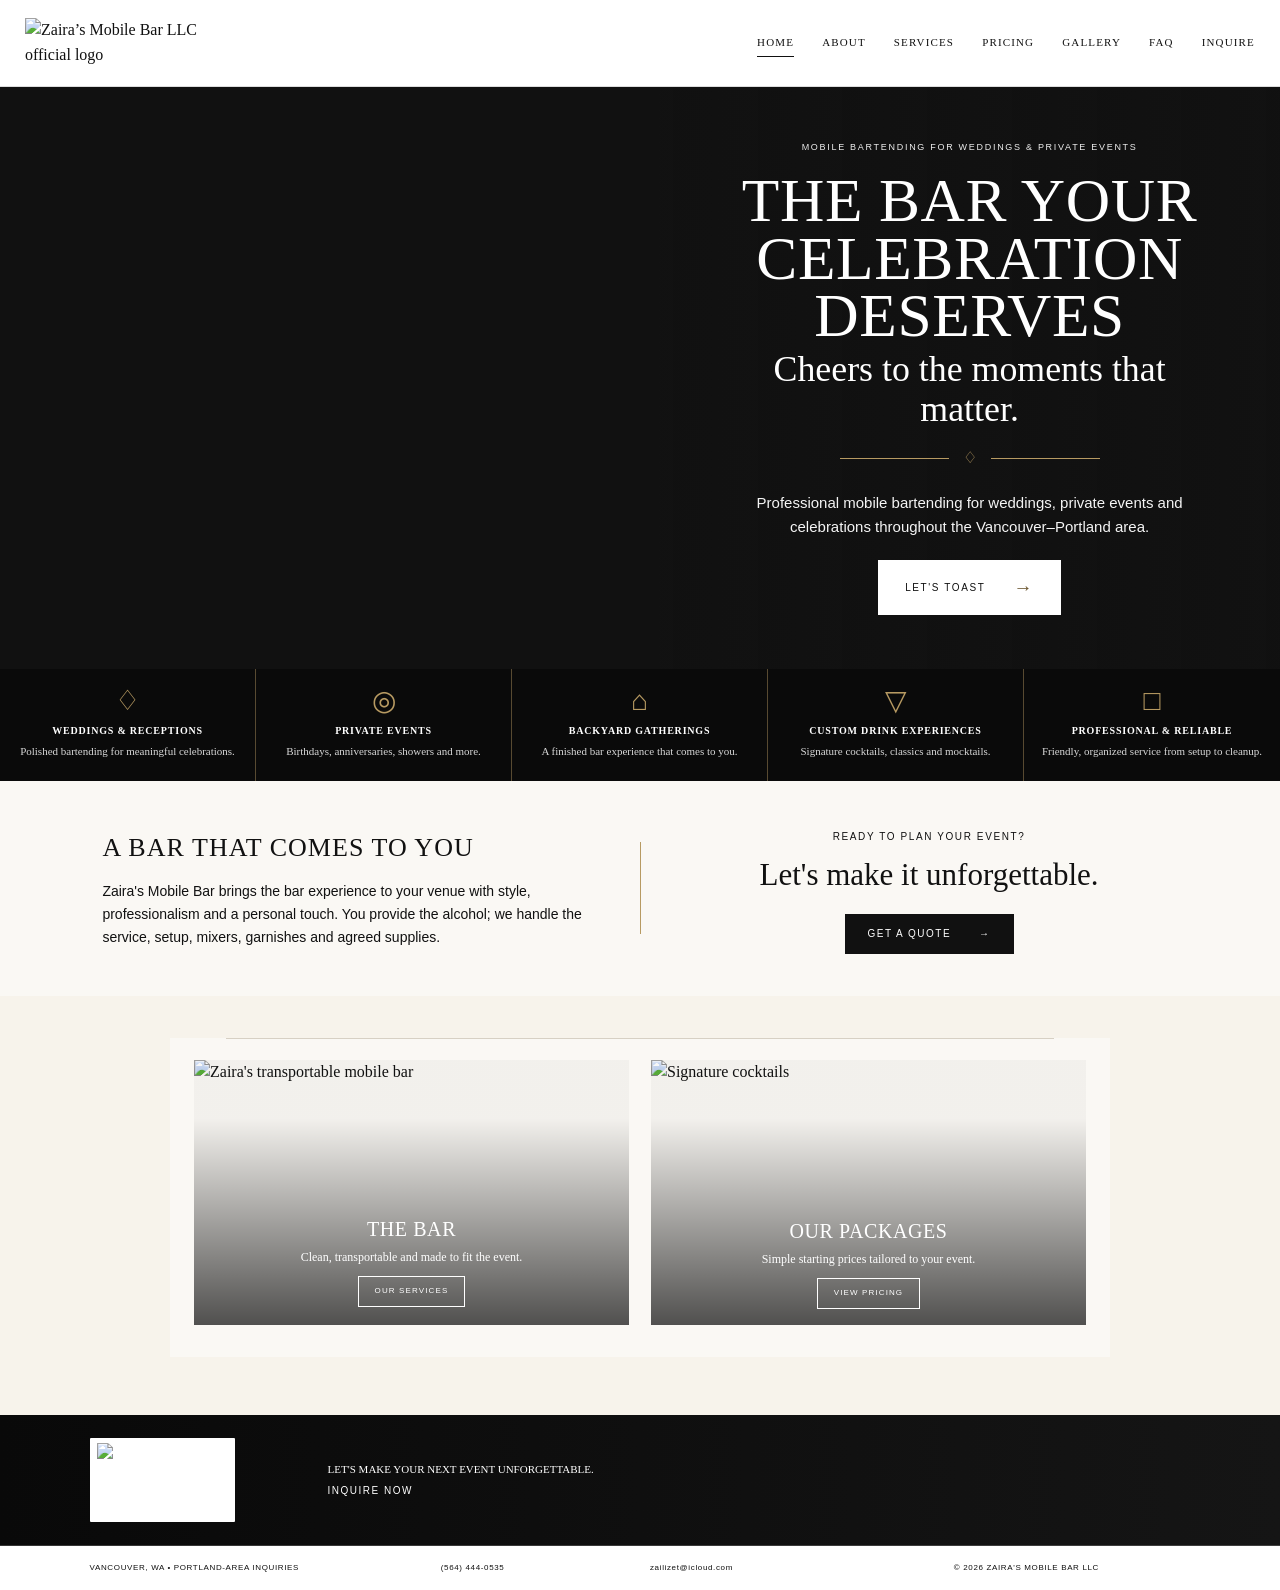
==== index.html @ 1526efb5 "Add files via upload" ====
<!doctype html>
<html lang="en">
<head>
  <meta charset="utf-8">
  <meta name="viewport" content="width=device-width, initial-scale=1">
  <meta name="theme-color" content="#0b160c">
  <title>Home | Zaira's Mobile Bar</title>
  <meta name="description" content="Zaira's Mobile Bar — dry-hire mobile bartending for weddings, parties and private events in the Vancouver, Washington and Portland, Oregon area.">
  <link rel="stylesheet" href="styles.css">
</head>
<body>

<header class="site-header">
  <div class="header-inner">
    <a href="#home" class="logo-link" data-tab-link="home" aria-label="Zaira's Mobile Bar home">
      <img src="assets/zairas-official-logo.png" alt="Zaira’s Mobile Bar LLC official logo">
    </a>

    <button class="menu-toggle" aria-expanded="false" aria-label="Open menu">
      <span></span><span></span>
    </button>

    <nav class="main-nav">
      <a href="#home" data-tab-link="home">Home</a>
      <a href="#about" data-tab-link="about">About</a>
      <a href="#services" data-tab-link="services">Services</a>
      <a href="#pricing" data-tab-link="pricing">Pricing</a>
      <a href="#gallery" data-tab-link="gallery">Gallery</a>
      <a href="#faq" data-tab-link="faq">FAQ</a>
      <a href="#contact" data-tab-link="contact" class="nav-inquire">Inquire</a>
    </nav>
  </div>
</header>

<main>

  <!-- HOME -->
  <section class="tab-panel active" id="home" data-tab-panel="home">
    
<section class="hero hero-v12">
  <div class="hero-visual hero-video-wrap">
    <video class="hero-bg-video" autoplay muted loop playsinline preload="metadata" poster="assets/zaira-hero-preferred-v12.jpg" aria-label="Zaira's Mobile Bar event video">
      <source src="assets/zairas-hero-background-bw.mp4" type="video/mp4">
    </video>
    <div class="hero-video-shade" aria-hidden="true"></div>
  </div>
  <div class="hero-message">
    <div class="hero-eyebrow">MOBILE BARTENDING FOR WEDDINGS & PRIVATE EVENTS</div>
    <h1>THE BAR YOUR<br>CELEBRATION DESERVES</h1>
    <div class="hero-script">Cheers to the moments that matter.</div>
    <div class="gold-rule"><span></span><b>♢</b><span></span></div>
    <p>Professional mobile bartending for weddings, private events and celebrations throughout the Vancouver–Portland area.</p>
    <a href="#contact" data-tab-link="contact" class="toast-button">LET'S TOAST <span>→</span></a>
  </div>
</section>


    
<section class="feature-strip feature-strip-v12">
  <article>
    <div class="gold-icon">♢</div>
    <h3>Weddings & Receptions</h3>
    <p>Polished bartending for meaningful celebrations.</p>
  </article>
  <article>
    <div class="gold-icon">◎</div>
    <h3>Private Events</h3>
    <p>Birthdays, anniversaries, showers and more.</p>
  </article>
  <article>
    <div class="gold-icon">⌂</div>
    <h3>Backyard Gatherings</h3>
    <p>A finished bar experience that comes to you.</p>
  </article>
  <article>
    <div class="gold-icon">▽</div>
    <h3>Custom Drink Experiences</h3>
    <p>Signature cocktails, classics and mocktails.</p>
  </article>
  <article>
    <div class="gold-icon">□</div>
    <h3>Professional & Reliable</h3>
    <p>Friendly, organized service from setup to cleanup.</p>
  </article>
</section>


    
<section class="reference-callout">
  <div class="callout-copy">
    <h2>A BAR THAT COMES TO YOU</h2>
    <p>Zaira's Mobile Bar brings the bar experience to your venue with style, professionalism and a personal touch. You provide the alcohol; we handle the service, setup, mixers, garnishes and agreed supplies.</p>
  </div>
  <div class="callout-divider"></div>
  <div class="callout-cta">
    <span>READY TO PLAN YOUR EVENT?</span>
    <h3>Let's make it unforgettable.</h3>
    <a href="#contact" data-tab-link="contact">GET A QUOTE <b>→</b></a>
  </div>
</section>

<section class="home-cards home-cards-v12">
  <article class="image-card">
    <img src="assets/zairas-mobile-bar-wedding-setup.png" alt="Zaira's transportable mobile bar">
    <div class="card-overlay">
      <h2>The Bar</h2>
      <p>Clean, transportable and made to fit the event.</p>
      <a href="#services" data-tab-link="services">Our Services</a>
    </div>
  </article>
  <article class="image-card">
    <img src="assets/signature-cocktails.jpeg" alt="Signature cocktails">
    <div class="card-overlay">
      <h2>Our Packages</h2>
      <p>Simple starting prices tailored to your event.</p>
      <a href="#pricing" data-tab-link="pricing">View Pricing</a>
    </div>
  </article>
</section>


    
  </section>

  <!-- ABOUT -->
  <section class="tab-panel" id="about" data-tab-panel="about">
    <section class="page-hero dark-page-hero">
      <div class="page-kicker">ABOUT ZAIRA</div>
      <h1>Friendly service.<br><em>Real experience.</em></h1>
      <p>Zaira has been bartending since 2017 and has worked in multiple bar environments and positions.</p>
    </section>

    <section class="about-intro">
      <div class="about-year">
        <span>BARTENDING SINCE</span>
        <strong>2017</strong>
      </div>
      <div class="about-copy">
        <h2>Professional without feeling formal.</h2>
        <p>Zaira enjoys the energy of celebrations, meeting people and making drinks. Her style is relaxed, attentive and personable—helping guests feel welcome while keeping the bar organized and running smoothly.</p>
        <p>She also has a teaching background, which strengthened her patience, communication and ability to connect with different personalities. That experience carries naturally into weddings and family-friendly events.</p>
        <p>Zaira is fluent in English and Spanish and can communicate with hosts and guests in either language.</p>
      </div>
    </section>

    <section class="about-values">
      <article><span>01</span><h3>Warm & Approachable</h3><p>Easygoing service guests feel comfortable around.</p></article>
      <article><span>02</span><h3>Organized</h3><p>Prepared setup and a clear plan before the first guest arrives.</p></article>
      <article><span>03</span><h3>Experienced</h3><p>Years of bartending and bar-position experience since 2017.</p></article>
      <article><span>04</span><h3>Bilingual</h3><p>Fluent communication in English and Spanish.</p></article>
    </section>
  </section>

  <!-- SERVICES -->
  <section class="tab-panel" id="services" data-tab-panel="services">
    <section class="page-hero dark-page-hero">
      <div class="page-kicker">SERVICES</div>
      <h1>A bar experience<br><em>built around your event.</em></h1>
      <p>Weddings, birthdays, graduations, showers, anniversaries, corporate celebrations, holiday parties and private events.</p>
    </section>

    <section class="bar-showcase">
      <div class="bar-photo-wrap">
        <img src="assets/zairas-mobile-bar-wedding-setup.png" alt="Transportable white mobile bar">
      </div>
      <div class="bar-copy">
        <div class="small-heading">THE TRANSPORTABLE BAR</div>
        <h2>Stylish. Functional. Anywhere.</h2>
        <p>The current bar is a clean white transportable setup—not a trailer. It creates a finished bar area while staying flexible enough for homes, wedding venues, event halls and outdoor celebrations.</p>
        <p>The simple white design can be styled around the event without competing with the décor.</p>
      </div>
    </section>

    <section class="service-list-grid">
      <article><span>01</span><h2>Weddings</h2><p>Reception bars, cocktail hours, rehearsal dinners, engagement parties and anniversaries.</p></article>
      <article><span>02</span><h2>Private Events</h2><p>Birthdays, graduations, retirements, backyard parties and family celebrations.</p></article>
      <article><span>03</span><h2>Showers & Brunch</h2><p>Bridal showers, baby showers, mimosas, spritzes and mocktail options.</p></article>
      <article><span>04</span><h2>Corporate</h2><p>Company parties, appreciation events, holiday events and private business functions.</p></article>
    </section>

    <section class="included-section">
      <div>
        <div class="small-heading light">WHAT ZAIRA'S CAN PROVIDE</div>
        <h2>More than someone pouring drinks.</h2>
      </div>
      <ul>
        <li>Professional bartending service</li>
        <li>Transportable white bar</li>
        <li>Standard bar tools</li>
        <li>Mixers for the agreed menu</li>
        <li>Fresh garnishes</li>
        <li>Cups, straws and napkins</li>
        <li>Menu planning</li>
        <li>Alcohol shopping-list guidance</li>
        <li>Setup and bar-area cleanup</li>
        <li>Second bartender available for larger events</li>
      </ul>
      <p class="client-provides"><strong>Client provides:</strong> all alcohol and event ice.</p>
    </section>
  </section>

  <!-- PRICING -->
  <section class="tab-panel" id="pricing" data-tab-panel="pricing">
    <section class="page-hero dark-page-hero pricing-hero">
      <div>
        <div class="page-kicker">PRICING</div>
        <h1>Simple. Transparent.<br><em>Tailored to your event.</em></h1>
        <p>Starting prices for the current transportable-bar, dry-hire service. Final quotes depend on guest count, service time, menu, location and staffing.</p>
      </div>
      <img src="assets/signature-cocktails.jpeg" alt="Cocktails at an event">
    </section>

    <section class="package-grid">
      <article class="package-card">
        <span>01</span>
        <h2>Simple Pour</h2>
        <strong>$350+</strong>
        <p>For smaller gatherings and showers.</p>
        <ul><li>Up to 40 guests</li><li>Up to 3 service hours</li><li>1 bartender</li></ul>
      </article>
      <article class="package-card">
        <span>02</span>
        <h2>Celebration Bar</h2>
        <strong>$500+</strong>
        <p>Birthdays, graduations and private parties.</p>
        <ul><li>Up to 75 guests</li><li>Up to 4 service hours</li><li>Up to 2 signature cocktails</li></ul>
      </article>
      <article class="package-card featured-package">
        <span>03</span>
        <h2>Wedding Bar</h2>
        <strong>$750+</strong>
        <p>Receptions, cocktail hours and wedding celebrations.</p>
        <ul><li>Up to 100 guests</li><li>Up to 5 service hours</li><li>Menu + shopping-list guidance</li></ul>
      </article>
      <article class="package-card">
        <span>04</span>
        <h2>Large Event</h2>
        <strong>$950+</strong>
        <p>Larger weddings and high-volume events.</p>
        <ul><li>101–150 guests</li><li>Up to 5 service hours</li><li>Staffing based on menu + pace</li></ul>
      </article>
    </section>

    <section class="extras-section">
      <div class="section-title">
        <div class="small-heading">COMMON ADD-ONS</div>
        <h2>Build around the event.</h2>
      </div>
      <div class="extras-table">
        <div><span>Additional service hour</span><strong>$75 / bartender</strong></div>
        <div><span>Additional bartender</span><strong>from $250</strong></div>
        <div><span>Custom cocktail / mocktail menu planning</span><strong>$50</strong></div>
        <div><span>Champagne / toast service</span><strong>from $50</strong></div>
        <div><span>Travel outside the core area</span><strong>custom quote</strong></div>
        <div><span>Events over 150 guests</span><strong>custom quote</strong></div>
      </div>
      <p class="fine-print">Alcohol and event ice are not included. Specialty ingredients or unusually large supply quantities are confirmed in the final quote.</p>
    </section>

    <section class="retainer-banner">
      <div class="retainer-number">25%</div>
      <div>
        <div class="small-heading light">RECOMMENDED BOOKING TERMS</div>
        <h2>Reserve your date.</h2>
        <p>A signed service agreement and 25% non-refundable booking retainer reserve the date. The remaining balance is due 14 days before the event. Final signed contract terms control.</p>
      </div>
    </section>
  </section>

  <!-- GALLERY -->
  <section class="tab-panel" id="gallery" data-tab-panel="gallery">
    <section class="page-hero dark-page-hero">
      <div class="page-kicker">GALLERY</div>
      <h1>Real events.<br><em>Real pours.</em></h1>
      <p>Event setups, drinks and bar details from Zaira's Mobile Bar.</p>
    </section>

    
<section class="approved-gallery compact-gallery">
  <figure>
    <img class="outdoor-event-photo" src="assets/zaira-outdoor-bar-event.png" alt="Zaira behind her white mobile bar at an outdoor event, with trees and string lights" width="1448" height="1086" loading="lazy">
    <figcaption>Outdoor Celebrations</figcaption>
  </figure>
  <figure>
    <img src="assets/zairas-mobile-bar-wedding-setup.png" alt="Zaira's transportable white mobile bar">
    <figcaption>The Bar</figcaption>
  </figure>
  <figure>
    <img src="assets/signature-cocktails.jpeg" alt="Signature cocktails">
    <figcaption>Signature Cocktails</figcaption>
  </figure>
</section>

  </section>

  <!-- FAQ -->
  <section class="tab-panel" id="faq" data-tab-panel="faq">
    <section class="page-hero dark-page-hero">
      <div class="page-kicker">FAQ</div>
      <h1>Everything to know<br><em>before the celebration.</em></h1>
    </section>

    <section class="faq-list">
      <details open><summary>Does Zaira's provide the alcohol?<span>+</span></summary><p>No. Zaira's operates as a dry-hire bartending service. The client/host purchases and provides all alcohol for the event. Zaira's does not sell, purchase, transport or store the client's alcohol.</p></details>
      <details><summary>What does Zaira's provide?<span>+</span></summary><p>Depending on the agreed package: bartending service, the transportable bar, bar tools, mixers, garnishes, cups, straws, napkins, menu planning, shopping-list guidance, setup and bar-area cleanup. The client provides alcohol and event ice.</p></details>
      <details><summary>Can you help us know how much alcohol to buy?<span>+</span></summary><p>Yes. Zaira's can provide shopping-list guidance based on guest count, service time and the chosen menu. The host makes the final alcohol purchase.</p></details>
      <details><summary>Is a second bartender available?<span>+</span></summary><p>Yes. A second bartender can be scheduled for larger guest counts or cocktail-heavy service.</p></details>
      <details><summary>Do you serve mocktails?<span>+</span></summary><p>Yes. Mocktails can be included alongside alcoholic drinks or planned as a fully alcohol-free event menu.</p></details>
      <details><summary>Do you offer bilingual service?<span>+</span></summary><p>Yes. Zaira is fluent in English and Spanish.</p></details>
      <details><summary>What area do you serve?<span>+</span></summary><p>Zaira's serves the Vancouver, Washington area and accepts Portland-area inquiries. Travel pricing may apply depending on the venue location.</p></details>
      <details><summary>What about Washington or Oregon alcohol requirements?<span>+</span></summary><p>Requirements vary by state, venue and event. Washington and Oregon have different alcohol-service rules, so any required venue approvals, permits or state-specific service requirements should be confirmed before the event.</p></details>
      <details><summary>How do I reserve a date?<span>+</span></summary><p>The current recommended terms are a signed service agreement plus a 25% non-refundable booking retainer, with the remaining balance due 14 days before the event. Final signed terms control.</p></details>
    </section>
  </section>

  <!-- CONTACT -->
  <section class="tab-panel" id="contact" data-tab-panel="contact">
    <section class="contact-hero contact-hero-clean">
      <div class="contact-copy">
        <div class="small-heading light">INQUIRE</div>
        <h1>Let’s make your next<br><em>event unforgettable.</em></h1>
        <p><a href="tel:+15644440535">(564) 444-0535</a><br><a href="mailto:zailizet@icloud.com">zailizet@icloud.com</a></p>
        <p class="contact-small">Vancouver, Washington • Portland-area inquiries<br>English + Español</p>
      </div>
    </section>

    <section class="form-section">
      <div class="form-intro">
        <div class="small-heading">START YOUR QUOTE</div>
        <h2>Tell us about the celebration.</h2>
        <p>Share the basics and Zaira's can build the quote around the guest count, service time, location and drink menu.</p>
      </div>

      <form id="quote-form" class="quote-form">
        <div class="field-grid">
          <label>Name<input name="name" required></label>
          <label>Email or phone<input name="contact" required></label>
          <label>Event date<input type="date" name="date"></label>
          <label>Guest count<input type="number" min="1" name="guests"></label>
          <label>Event type
            <select name="event">
              <option>Wedding</option>
              <option>Birthday</option>
              <option>Graduation</option>
              <option>Bridal / Baby Shower</option>
              <option>Corporate / Holiday</option>
              <option>Anniversary / Engagement</option>
              <option>Mocktail Event</option>
              <option>Other</option>
            </select>
          </label>
          <label>Service hours<input type="number" min="1" name="hours"></label>
          <label class="full">Venue / location<input name="location"></label>
          <label class="full">What would you like served?<textarea name="details" placeholder="Beer/wine, signature cocktails, mocktails, champagne toast, event style, timeline, etc."></textarea></label>
        </div>
        <button type="submit" class="submit-button">Open Quote Email</button>
        <div class="form-note"></div>
      </form>
    </section>
  </section>

</main>

<footer class="site-footer">
  <div class="footer-top">
    <img src="assets/zairas-official-logo.png" alt="Zaira’s Mobile Bar LLC official logo" class="footer-logo">
    <div>
      <span>LET'S MAKE YOUR NEXT EVENT UNFORGETTABLE.</span>
      <a href="#contact" data-tab-link="contact">Inquire Now</a>
    </div>
  </div>
  <div class="footer-bottom">
    <span>VANCOUVER, WA • PORTLAND-AREA INQUIRIES</span>
    <a href="tel:+15644440535">(564) 444-0535</a>
    <a href="mailto:zailizet@icloud.com">zailizet@icloud.com</a>
    <span>© <span id="year"></span> ZAIRA'S MOBILE BAR LLC</span>
  </div>
</footer>

<script src="script.js"></script>
</body>
</html>
---- styles.css ----
*{box-sizing:border-box}
:root{
  --green:#0b160c;
  --green2:#111d11;
  --black:#090909;
  --cream:#f4f1ea;
  --white:#ffffff;
  --gold:#b79a62;
  --muted:#d8d4ca;
  --serif:Georgia,"Times New Roman",serif;
  --sans:Arial,Helvetica,sans-serif;
}
html{scroll-behavior:smooth}
body{margin:0;background:var(--cream);color:#111;font-family:var(--serif);line-height:1.55}
a{color:inherit;text-decoration:none}
img{display:block;max-width:100%}
button,input,select,textarea{font:inherit}
.site-header{position:sticky;top:0;z-index:100;background:var(--green);border-bottom:1px solid rgba(255,255,255,.18)}
.header-inner{width:min(1440px,calc(100% - 50px));height:112px;margin:auto;display:grid;grid-template-columns:240px 1fr;align-items:center}
.logo-link img{width:190px;height:auto}
.main-nav{display:flex;justify-content:flex-end;align-items:center;gap:38px}
.main-nav a{color:#fff;text-transform:uppercase;font-size:12px;letter-spacing:.12em;padding:13px 0;position:relative}
.main-nav a.active::after{content:"";position:absolute;left:0;right:0;bottom:5px;height:1px;background:#fff}
.main-nav .nav-inquire{border:1px solid rgba(255,255,255,.85);padding:13px 26px}
.main-nav .nav-inquire.active::after{display:none}
.menu-toggle{display:none;background:none;border:0;width:44px;height:44px;position:relative}
.menu-toggle span{position:absolute;left:10px;width:24px;height:1px;background:#fff}
.menu-toggle span:first-child{top:18px}.menu-toggle span:last-child{top:26px}

.tab-panel{display:none}
.tab-panel.active{display:block;animation:fade .25s ease}
@keyframes fade{from{opacity:.35}to{opacity:1}}

.hero{display:grid;grid-template-columns:.88fr 1.12fr;min-height:640px;background:var(--green);color:#fff}
.hero-copy{padding:80px 5vw;display:flex;flex-direction:column;justify-content:center}
.location-line,.page-kicker,.small-heading{font-family:var(--sans);font-size:11px;letter-spacing:.28em;text-transform:uppercase}
.hero h1{font-size:clamp(72px,8vw,125px);font-weight:400;line-height:.82;letter-spacing:-.055em;margin:18px 0 26px}
.hero h1 em,.page-hero h1 em,.contact-copy h1 em{font-weight:400;font-style:italic}
.ornament{display:flex;align-items:center;gap:10px;width:235px;margin:0 0 20px}
.ornament span{height:1px;flex:1;background:rgba(255,255,255,.65)}
.ornament b{font-weight:400;font-size:12px}
.hero-copy p{font-size:19px;max-width:470px;color:#f0eee8;margin:0 0 28px}
.light-button{width:max-content;background:#fff;color:#111;padding:14px 28px;font-family:var(--sans);font-size:11px;letter-spacing:.16em;text-transform:uppercase}
.hero-photo{overflow:hidden}
.hero-photo img{width:100%;height:100%;min-height:640px;object-fit:cover;object-position:center}

.feature-strip{background:#fff;display:grid;grid-template-columns:repeat(4,1fr);border-bottom:1px solid #ddd}
.feature-strip article{min-height:220px;padding:34px 26px;text-align:center;border-right:1px solid #ddd}
.feature-strip article:last-child{border-right:0}
.feature-strip svg{width:50px;height:50px;fill:none;stroke:#111;stroke-width:1.5;margin:0 auto 12px}
.feature-strip h3{font-size:14px;text-transform:uppercase;letter-spacing:.06em;margin:8px 0}
.feature-strip p{font-size:14px;max-width:240px;margin:0 auto}

.home-cards{display:grid;grid-template-columns:repeat(3,1fr);background:#fff}
.image-card{height:510px;position:relative;overflow:hidden;border-right:4px solid #fff}
.image-card:last-child{border-right:0}
.image-card img{width:100%;height:100%;object-fit:cover}
.image-card::after{content:"";position:absolute;inset:0;background:linear-gradient(to top,rgba(0,0,0,.72),rgba(0,0,0,.06) 65%)}
.card-overlay{position:absolute;z-index:2;left:28px;right:28px;bottom:28px;color:#fff;text-align:center}
.card-overlay h2{font-size:30px;font-weight:400;text-transform:uppercase;letter-spacing:.03em;margin:0}
.card-overlay p{margin:7px auto 18px;max-width:330px}
.card-overlay a,.dark-outline-button{display:inline-block;border:1px solid #fff;padding:11px 26px;text-transform:uppercase;font-family:var(--sans);font-size:10px;letter-spacing:.15em}


.footer-logo-image{width:160px}



.page-hero{background:var(--green);color:#fff;padding:90px 7vw}
.page-hero h1{font-size:clamp(65px,7.8vw,112px);font-weight:400;line-height:.9;letter-spacing:-.045em;margin:18px 0 22px}
.page-hero p{font-size:19px;max-width:780px;color:#eeeae3}
.dark-page-hero{background:
  radial-gradient(circle at 80% 10%,rgba(255,255,255,.06),transparent 35%),
  var(--green)
}

.about-intro{display:grid;grid-template-columns:.75fr 1.25fr;background:#fff;border-bottom:1px solid #ddd}
.about-year{display:flex;flex-direction:column;justify-content:center;align-items:center;padding:70px;border-right:1px solid #ddd}
.about-year span{font-family:var(--sans);font-size:10px;letter-spacing:.2em}
.about-year strong{font-size:clamp(110px,14vw,215px);font-weight:400;line-height:.8}
.about-copy{padding:80px 8vw}
.about-copy h2,.bar-copy h2,.section-title h2,.form-intro h2{font-size:clamp(46px,5vw,74px);font-weight:400;line-height:.95;letter-spacing:-.03em;margin:0 0 26px}
.about-copy p,.bar-copy p,.form-intro p{font-size:18px;line-height:1.75}

.about-values{display:grid;grid-template-columns:repeat(4,1fr);background:var(--cream)}
.about-values article{padding:42px 30px;border-right:1px solid #d7d2c7}
.about-values article:last-child{border-right:0}
.about-values span,.service-list-grid span,.package-card>span{font-family:var(--sans);font-size:10px;letter-spacing:.2em;color:#75684f}
.about-values h3{font-size:28px;font-weight:400;margin:45px 0 10px}

.bar-showcase{display:grid;grid-template-columns:1.1fr .9fr;background:#fff}
.bar-photo-wrap{overflow:hidden}
.bar-photo-wrap img{width:100%;height:100%;min-height:620px;object-fit:cover}
.bar-copy{padding:80px 7vw;display:flex;flex-direction:column;justify-content:center}
.small-heading{color:#6f6657;margin-bottom:16px}.small-heading.light{color:#d7cab0}

.service-list-grid{display:grid;grid-template-columns:repeat(2,1fr);background:var(--cream)}
.service-list-grid article{padding:54px 7vw;border-right:1px solid #d8d2c7;border-top:1px solid #d8d2c7}
.service-list-grid article:nth-child(even){border-right:0}
.service-list-grid h2{font-size:46px;font-weight:400;margin:38px 0 10px}
.service-list-grid p{font-size:17px;max-width:540px}

.included-section{background:var(--green);color:#fff;padding:80px 7vw;display:grid;grid-template-columns:.8fr 1fr;gap:70px;position:relative}
.included-section h2{font-size:clamp(48px,5vw,74px);font-weight:400;line-height:.95;margin:12px 0}
.included-section ul{list-style:none;margin:0;padding:0}
.included-section li{padding:10px 0;border-top:1px solid rgba(255,255,255,.3);font-size:16px}
.client-provides{grid-column:2;color:#e5dfd4;margin-top:0}

.pricing-hero{display:grid;grid-template-columns:1fr 390px;gap:60px;align-items:end}
.pricing-hero img{height:440px;width:100%;object-fit:cover;border:1px solid rgba(255,255,255,.35)}

.package-grid{display:grid;grid-template-columns:repeat(4,1fr);gap:0;background:#fff;border-bottom:1px solid #ddd}
.package-card{padding:45px 30px;min-height:460px;border-right:1px solid #ddd}
.package-card:last-child{border-right:0}
.package-card h2{font-size:34px;font-weight:400;margin:35px 0 6px}
.package-card strong{font-size:43px;font-weight:400;color:#6d5c3d}
.package-card p{min-height:50px}
.package-card ul{list-style:none;padding:0;margin:25px 0 0}
.package-card li{padding:8px 0;border-top:1px solid #ddd;font-size:14px}
.featured-package{background:var(--green);color:#fff}
.featured-package>span,.featured-package strong{color:#d6c092}
.featured-package li{border-color:rgba(255,255,255,.25)}

.extras-section{padding:90px 7vw;background:var(--cream)}
.section-title{max-width:760px;margin-bottom:45px}
.extras-table{max-width:1000px;background:#fff;border:1px solid #ddd}
.extras-table>div{display:flex;justify-content:space-between;gap:40px;padding:16px 20px;border-bottom:1px solid #ddd}
.extras-table>div:last-child{border-bottom:0}
.fine-print{font-family:var(--sans);font-size:11px;max-width:850px;margin-top:24px}

.retainer-banner{display:grid;grid-template-columns:.55fr 1.45fr;background:#111;color:#fff}
.retainer-number{display:grid;place-items:center;font-size:120px;border-right:1px solid rgba(255,255,255,.25);padding:70px 20px}
.retainer-banner>div:last-child{padding:70px 7vw}
.retainer-banner h2{font-size:54px;font-weight:400;margin:10px 0 16px}
.retainer-banner p{font-size:17px;max-width:700px;color:#ddd}

.approved-gallery{display:grid;grid-template-columns:1.1fr .9fr;gap:4px;background:#fff;padding:4px}
.approved-gallery figure{margin:0;position:relative;overflow:hidden;min-height:520px}
.approved-gallery figure.wide{grid-row:span 2;min-height:1044px}
.approved-gallery img{width:100%;height:100%;object-fit:cover}
.approved-gallery figcaption{position:absolute;left:24px;bottom:22px;background:rgba(11,22,12,.9);color:#fff;padding:10px 16px;text-transform:uppercase;font-family:var(--sans);font-size:10px;letter-spacing:.16em}

.faq-list{background:#fff;padding:55px 7vw 90px}
.faq-list details{max-width:1100px;margin:auto;border-bottom:1px solid #bbb}
.faq-list summary{list-style:none;cursor:pointer;display:flex;justify-content:space-between;gap:30px;padding:23px 0;font-size:26px}
.faq-list summary::-webkit-details-marker{display:none}
.faq-list summary span{font-family:var(--sans)}
.faq-list details[open] summary span{transform:rotate(45deg)}
.faq-list p{font-size:17px;line-height:1.7;max-width:850px;margin:0;padding:0 0 22px}

.contact-hero{display:grid;grid-template-columns:1fr 1fr;min-height:620px;background:var(--green);color:#fff}
.contact-image{overflow:hidden}
.contact-image img{width:100%;height:100%;min-height:620px;object-fit:cover}
.contact-copy{padding:80px 7vw;display:flex;flex-direction:column;justify-content:center}
.contact-copy h1{font-size:clamp(58px,6vw,88px);font-weight:400;line-height:.92;letter-spacing:-.04em;margin:15px 0 30px}
.contact-copy p{font-size:20px}.contact-small{font-family:var(--sans);font-size:11px!important;letter-spacing:.08em}

.form-section{display:grid;grid-template-columns:.75fr 1.25fr;gap:60px;padding:85px 7vw;background:#fff}
.field-grid{display:grid;grid-template-columns:1fr 1fr;gap:18px}
.field-grid label{font-family:var(--sans);font-size:10px;letter-spacing:.12em;text-transform:uppercase}
.field-grid input,.field-grid select,.field-grid textarea{width:100%;display:block;margin-top:6px;padding:13px;border:1px solid #bcb6aa;background:#fff}
.field-grid textarea{min-height:140px;resize:vertical}
.field-grid .full{grid-column:1/-1}
.submit-button{margin-top:20px;background:var(--green);color:#fff;border:0;padding:15px 25px;text-transform:uppercase;font-family:var(--sans);font-size:11px;letter-spacing:.16em;cursor:pointer}
.form-note{display:none;margin-top:12px;padding:12px;background:var(--cream)}

.site-footer{background:linear-gradient(90deg,#0c0c0c,#171717);color:#fff}
.footer-top{padding:30px 7vw;display:grid;grid-template-columns:250px 1fr auto;align-items:center;gap:50px;border-bottom:1px solid rgba(255,255,255,.18)}
.footer-logo{width:160px}
.footer-top>div{display:flex;flex-direction:column;gap:5px}
.footer-top span{font-size:13px}.footer-top a{font-family:var(--sans);font-size:10px;letter-spacing:.15em;text-transform:uppercase}
.footer-top>a{border:1px solid #fff;padding:11px 25px}
.footer-bottom{background:#fff;color:#111;display:grid;grid-template-columns:1.4fr .8fr 1.2fr 1fr;gap:25px;padding:20px 7vw;font-family:var(--sans);font-size:9px;letter-spacing:.08em;align-items:center}

@media(max-width:1050px){
  .header-inner{grid-template-columns:1fr auto;height:96px}
  .main-nav{display:none;position:absolute;top:96px;left:0;right:0;background:var(--green);padding:22px 28px 30px;flex-direction:column;align-items:flex-start;gap:4px;border-bottom:1px solid rgba(255,255,255,.2)}
  .site-header.menu-open .main-nav{display:flex}
  .main-nav a{font-family:var(--serif);font-size:24px;text-transform:none;letter-spacing:0}
  .main-nav .nav-inquire{border:0;padding:13px 0}
  .menu-toggle{display:block}
  .hero{grid-template-columns:1fr}
  .hero-copy{padding:70px 7vw}
  .hero-photo img{min-height:620px}
  .feature-strip{grid-template-columns:1fr 1fr}
  .feature-strip article:nth-child(2){border-right:0}
  .feature-strip article:nth-child(-n+2){border-bottom:1px solid #ddd}
  .home-cards{grid-template-columns:1fr 1fr}
  .image-card:last-child{grid-column:1/-1}
  
  
  .about-intro,.bar-showcase,.contact-hero,.form-section{grid-template-columns:1fr}
  .about-year{border-right:0;border-bottom:1px solid #ddd}
  .included-section{grid-template-columns:1fr}
  .client-provides{grid-column:1}
  .pricing-hero{grid-template-columns:1fr}
  .package-grid{grid-template-columns:1fr 1fr}
  .package-card:nth-child(2){border-right:0}
  .package-card:nth-child(-n+2){border-bottom:1px solid #ddd}
  .approved-gallery{grid-template-columns:1fr 1fr}
  .approved-gallery figure.wide{grid-row:auto;min-height:520px}
  .footer-top{grid-template-columns:200px 1fr}
  .footer-top>a{grid-column:2;width:max-content}
  .footer-bottom{grid-template-columns:1fr 1fr}
}
@media(max-width:650px){
  .header-inner{width:calc(100% - 28px);height:84px}
  .main-nav{top:84px}
  .logo-link img{width:150px}
  .hero-copy{padding:60px 22px}
  .hero h1{font-size:66px}
  .hero-photo img{min-height:520px}
  .feature-strip{grid-template-columns:1fr}
  .feature-strip article{border-right:0!important;border-bottom:1px solid #ddd!important}
  .home-cards{grid-template-columns:1fr}
  .image-card{height:430px;border-right:0;border-bottom:4px solid #fff}
  .image-card:last-child{grid-column:auto}
  
  
  .page-hero{padding:65px 22px}
  .page-hero h1{font-size:60px}
  .about-copy,.bar-copy{padding:60px 22px}
  .about-year{padding:60px 22px}
  .about-year strong{font-size:120px}
  .about-values,.service-list-grid,.package-grid{grid-template-columns:1fr}
  .about-values article,.package-card{border-right:0!important;border-bottom:1px solid #ddd!important}
  .service-list-grid article{border-right:0!important}
  .included-section{padding:65px 22px}
  .pricing-hero img{height:380px}
  .extras-section{padding:70px 22px}
  .extras-table>div{display:block}
  .extras-table strong{display:block;margin-top:6px}
  .retainer-banner{grid-template-columns:1fr}
  .retainer-number{border-right:0;border-bottom:1px solid rgba(255,255,255,.25);font-size:95px}
  .retainer-banner>div:last-child{padding:55px 22px}
  .approved-gallery{grid-template-columns:1fr}
  .approved-gallery figure,.approved-gallery figure.wide{min-height:480px}
  .faq-list{padding:35px 22px 70px}
  .faq-list summary{font-size:21px}
  .contact-image img{min-height:480px}
  .contact-copy{padding:60px 22px}
  .form-section{padding:65px 22px}
  .field-grid{grid-template-columns:1fr}
  .field-grid .full{grid-column:auto}
  .footer-top{grid-template-columns:1fr;padding:30px 22px}
  .footer-top>a{grid-column:auto}
  .footer-bottom{grid-template-columns:1fr;padding:20px 22px}
}


/* =========================================================
   V12 — PREFERRED WHITE / BLACK / GOLD LUXURY REFERENCE
   ========================================================= */

:root{
  --green:#111111;
  --green2:#191919;
  --black:#070707;
  --cream:#f7f3eb;
  --white:#ffffff;
  --gold:#b79a62;
  --muted:#d8d1c6;
}

body{
  background:var(--cream);
}

.site-header{
  background:#fff;
  border-bottom:1px solid #ddd;
}
.header-inner{
  height:106px;
}
.logo-link img{
  width:235px;
  max-height:88px;
  object-fit:contain;
  object-position:left center;
}
.main-nav a{
  color:#111;
  font-size:12px;
  letter-spacing:.12em;
}
.main-nav a.active::after{
  background:#111;
}
.main-nav .nav-inquire{
  border:0;
  padding:13px 0;
}
.menu-toggle span{
  background:#111;
}

/* Preferred homepage hero */
.hero-v12{
  display:grid;
  grid-template-columns:1.03fr .97fr;
  min-height:650px;
  background:#111;
  color:#fff;
}
.hero-visual{
  overflow:hidden;
  min-height:650px;
}
.hero-visual img{
  width:100%;
  height:100%;
  min-height:650px;
  object-fit:cover;
  object-position:center 44%;
}
.hero-message{
  padding:70px 7vw 70px 5vw;
  display:flex;
  flex-direction:column;
  justify-content:center;
  text-align:center;
  background:
    linear-gradient(90deg,rgba(17,17,17,.55),rgba(17,17,17,.98)),
    #111;
}
.hero-eyebrow{
  font-family:var(--sans);
  font-size:11px;
  letter-spacing:.22em;
  text-transform:uppercase;
  color:#eee;
}
.hero-message h1{
  font-size:clamp(58px,6vw,92px);
  line-height:.9;
  letter-spacing:.01em;
  font-weight:400;
  margin:24px 0 6px;
}
.hero-script{
  font-family:"Brush Script MT","Segoe Script",cursive;
  font-size:clamp(38px,4vw,62px);
  line-height:1;
  margin-bottom:22px;
  color:#fff;
}
.gold-rule{
  width:330px;
  max-width:100%;
  margin:0 auto 26px;
  display:flex;
  align-items:center;
  gap:14px;
  color:var(--gold);
}
.gold-rule span{
  height:1px;
  flex:1;
  background:var(--gold);
}
.gold-rule b{font-weight:400}
.hero-message p{
  max-width:530px;
  margin:0 auto 28px;
  font-family:var(--sans);
  font-size:17px;
  line-height:1.6;
  color:#f5f5f5;
}
.toast-button{
  display:inline-flex;
  gap:28px;
  align-items:center;
  margin:auto;
  background:#fff;
  color:#111;
  padding:16px 34px;
  font-family:var(--sans);
  font-size:12px;
  letter-spacing:.16em;
}
.toast-button span{
  color:#6b5630;
  font-size:19px;
}

/* Black-gold service band */
.feature-strip-v12{
  grid-template-columns:repeat(5,1fr);
  background:#0a0a0a;
  color:#fff;
  border:0;
}
.feature-strip-v12 article{
  min-height:132px;
  border-right:1px solid rgba(183,154,98,.45);
  border-bottom:0!important;
  padding:24px 18px;
}
.feature-strip-v12 article:last-child{border-right:0}
.gold-icon{
  font-size:35px;
  line-height:1;
  color:var(--gold);
  margin-bottom:12px;
}
.feature-strip-v12 h3{
  color:#fff;
  font-size:12px;
  letter-spacing:.08em;
}
.feature-strip-v12 p{
  color:#d8d8d8;
  font-size:12px;
}

/* Cream reference callout */
.reference-callout{
  display:grid;
  grid-template-columns:1fr 1px 1fr;
  gap:55px;
  align-items:center;
  background:#faf8f4;
  padding:54px 9vw;
}
.callout-copy h2{
  font-size:31px;
  font-weight:400;
  letter-spacing:.04em;
  margin:0 0 18px;
}
.callout-copy p{
  font-family:var(--sans);
  font-size:15px;
  line-height:1.65;
  margin:0;
}
.callout-divider{
  height:112px;
  background:var(--gold);
}
.callout-cta{
  text-align:center;
}
.callout-cta>span{
  font-family:var(--sans);
  font-size:12px;
  letter-spacing:.16em;
}
.callout-cta h3{
  margin:5px 0 19px;
  font-family:"Brush Script MT","Segoe Script",cursive;
  font-size:38px;
  font-weight:400;
}
.callout-cta a{
  display:inline-flex;
  gap:28px;
  align-items:center;
  background:#111;
  color:#fff;
  padding:14px 28px;
  font-family:var(--sans);
  font-size:11px;
  letter-spacing:.15em;
}

/* Home image cards preserve full-color photos */
.home-cards-v12{
  border-top:1px solid #ddd;
}
.home-cards-v12 .image-card{
  height:460px;
}
.home-cards-v12 .card-overlay{
  bottom:24px;
}
.home-cards-v12 .card-overlay h2{
  font-size:27px;
}

/* Apply preferred palette across all tabs */
.page-hero,
.dark-page-hero{
  background:
    radial-gradient(circle at 75% 20%,rgba(183,154,98,.08),transparent 30%),
    #111;
}
.page-kicker,.small-heading{
  color:var(--gold);
}
.about-values,
.service-list-grid,
.extras-section{
  background:#faf8f4;
}
.included-section,
.featured-package,
.retainer-banner,
.contact-hero{
  background:#111;
}
.featured-package>span,
.featured-package strong{
  color:var(--gold);
}
.approved-gallery figcaption{
  background:rgba(8,8,8,.9);
}
.submit-button{
  background:#111;
}
.site-footer{
  background:linear-gradient(90deg,#090909,#151515);
}

/* Footer logo needs to read on dark footer */
.footer-logo,
.footer-logo-image{
  background:#fff;
  padding:5px 9px;
  border-radius:1px;
}

/* Mobile */
@media(max-width:1050px){
  .main-nav{
    background:#fff;
    border-bottom:1px solid #ddd;
  }
  .main-nav a{
    color:#111;
  }
  .hero-v12{
    grid-template-columns:1fr;
  }
  .hero-visual img{
    min-height:560px;
  }
  .feature-strip-v12{
    grid-template-columns:1fr 1fr;
  }
  .feature-strip-v12 article:nth-child(2n){
    border-right:0;
  }
  .feature-strip-v12 article:last-child{
    grid-column:1/-1;
  }
  .reference-callout{
    grid-template-columns:1fr;
    gap:30px;
    padding:45px 7vw;
  }
  .callout-divider{
    width:100%;
    height:1px;
  }
}
@media(max-width:650px){
  .header-inner{height:84px}
  .logo-link img{width:180px}
  .main-nav{top:84px}
  .hero-visual img{min-height:470px}
  .hero-message{padding:55px 22px}
  .hero-message h1{font-size:54px}
  .hero-script{font-size:42px}
  .feature-strip-v12{
    grid-template-columns:1fr;
  }
  .feature-strip-v12 article{
    border-right:0;
    border-bottom:1px solid rgba(183,154,98,.35)!important;
  }
  .feature-strip-v12 article:last-child{
    grid-column:auto;
  }
  .reference-callout{
    padding:40px 22px;
  }
  .callout-copy h2{font-size:27px}
  .callout-cta h3{font-size:32px}
}



/* =========================================================
   V15 — OFFICIAL LOGO + REFINED LUXURY SCALE
   Less oversized, less cluttered, more breathing room.
   ========================================================= */

/* Header */
.header-inner{
  height:86px;
  grid-template-columns:205px 1fr;
}
.logo-link{
  display:flex;
  align-items:center;
}
.logo-link img{
  width:190px;
  max-height:72px;
  object-fit:contain;
  object-position:left center;
}
.main-nav{
  gap:28px;
}
.main-nav a{
  font-size:11px;
  letter-spacing:.105em;
  padding:10px 0;
}

/* Homepage hero — reduced scale */
.hero-v12{
  min-height:555px;
}
.hero-visual,
.hero-visual img{
  min-height:555px;
}
.hero-message{
  padding:54px 5vw;
}
.hero-eyebrow{
  font-size:9px;
  letter-spacing:.19em;
}
.hero-message h1{
  font-size:clamp(44px,4.8vw,70px);
  line-height:.94;
  margin:17px 0 4px;
}
.hero-script{
  font-size:clamp(30px,3.2vw,47px);
  margin-bottom:17px;
}
.gold-rule{
  width:260px;
  margin-bottom:20px;
}
.hero-message p{
  max-width:470px;
  font-size:15px;
  line-height:1.55;
  margin-bottom:22px;
}
.toast-button{
  padding:13px 27px;
  font-size:10px;
}

/* Feature bar */
.feature-strip-v12 article{
  min-height:112px;
  padding:18px 15px;
}
.gold-icon{
  font-size:28px;
  margin-bottom:8px;
}
.feature-strip-v12 h3{
  font-size:10px;
  margin:5px 0;
}
.feature-strip-v12 p{
  font-size:11px;
  line-height:1.4;
}

/* Cream homepage callout */
.reference-callout{
  gap:40px;
  padding:42px 8vw;
}
.callout-copy h2{
  font-size:26px;
  margin-bottom:12px;
}
.callout-copy p{
  font-size:14px;
}
.callout-divider{
  height:92px;
}
.callout-cta>span{
  font-size:10px;
}
.callout-cta h3{
  font-size:31px;
  margin:3px 0 15px;
}
.callout-cta a{
  padding:12px 23px;
  font-size:10px;
}

/* Homepage image cards */
.home-cards-v12 .image-card{
  height:390px;
}
.home-cards-v12 .card-overlay{
  left:22px;
  right:22px;
  bottom:21px;
}
.home-cards-v12 .card-overlay h2{
  font-size:23px;
}
.card-overlay p{
  font-size:14px;
  margin:6px auto 14px;
}
.card-overlay a,
.dark-outline-button{
  padding:9px 20px;
  font-size:9px;
}

/* General page headers */
.page-hero{
  padding:62px 7vw;
}
.page-hero h1{
  font-size:clamp(47px,5.4vw,76px);
  line-height:.96;
  margin:14px 0 17px;
}
.page-hero p{
  font-size:16px;
  max-width:700px;
}
.page-kicker,
.small-heading{
  font-size:9px;
  letter-spacing:.22em;
}

/* About */
.about-year{
  padding:50px;
}
.about-year strong{
  font-size:clamp(82px,10vw,145px);
}
.about-copy{
  padding:58px 7vw;
}
.about-copy h2,
.bar-copy h2,
.section-title h2,
.form-intro h2{
  font-size:clamp(37px,4vw,56px);
  margin-bottom:20px;
}
.about-copy p,
.bar-copy p,
.form-intro p{
  font-size:16px;
  line-height:1.65;
}
.about-values article{
  padding:31px 25px;
}
.about-values h3{
  font-size:22px;
  margin:28px 0 8px;
}
.about-values p{
  font-size:14px;
}

/* Services */
.bar-photo-wrap img{
  min-height:500px;
}
.bar-copy{
  padding:58px 6vw;
}
.service-list-grid article{
  padding:38px 6vw;
}
.service-list-grid h2{
  font-size:36px;
  margin:24px 0 8px;
}
.service-list-grid p{
  font-size:15px;
}
.included-section{
  padding:58px 7vw;
  gap:50px;
}
.included-section h2{
  font-size:clamp(38px,4vw,56px);
}
.included-section li{
  padding:8px 0;
  font-size:14px;
}
.client-provides{
  font-size:14px;
}

/* Pricing */
.pricing-hero{
  grid-template-columns:1fr 330px;
  gap:45px;
}
.pricing-hero img{
  height:330px;
}
.package-card{
  min-height:365px;
  padding:33px 24px;
}
.package-card h2{
  font-size:28px;
  margin:24px 0 5px;
}
.package-card strong{
  font-size:35px;
}
.package-card p{
  min-height:38px;
  font-size:14px;
}
.package-card ul{
  margin-top:18px;
}
.package-card li{
  font-size:12px;
  padding:7px 0;
}
.extras-section{
  padding:62px 7vw;
}
.section-title{
  margin-bottom:30px;
}
.extras-table{
  max-width:920px;
}
.extras-table>div{
  padding:13px 18px;
  font-size:14px;
}
.retainer-number{
  font-size:84px;
  padding:50px 20px;
}
.retainer-banner>div:last-child{
  padding:50px 6vw;
}
.retainer-banner h2{
  font-size:42px;
  margin:7px 0 12px;
}
.retainer-banner p{
  font-size:15px;
}

/* Gallery */
.approved-gallery figure{
  min-height:420px;
}
.approved-gallery figure.wide{
  min-height:844px;
}
.approved-gallery figcaption{
  left:18px;
  bottom:17px;
  padding:8px 13px;
  font-size:9px;
}

/* FAQ */
.faq-list{
  padding:38px 7vw 65px;
}
.faq-list summary{
  font-size:21px;
  padding:18px 0;
}
.faq-list p{
  font-size:15px;
  line-height:1.65;
  padding-bottom:18px;
}

/* Contact */
.contact-hero{
  min-height:500px;
}
.contact-image img{
  min-height:500px;
}
.contact-copy{
  padding:55px 6vw;
}
.contact-copy h1{
  font-size:clamp(44px,4.7vw,65px);
  margin:12px 0 22px;
}
.contact-copy p{
  font-size:17px;
}
.form-section{
  gap:45px;
  padding:60px 7vw;
}
.field-grid{
  gap:15px;
}
.field-grid input,
.field-grid select,
.field-grid textarea{
  padding:11px 12px;
}
.field-grid textarea{
  min-height:115px;
}
.submit-button{
  padding:13px 22px;
}

/* Footer */
.footer-top{
  padding:23px 7vw;
  grid-template-columns:200px 1fr auto;
  gap:38px;
}
.footer-logo{
  width:145px;
  background:#fff;
  padding:4px 6px;
}
.footer-top span{
  font-size:11px;
}
.footer-bottom{
  padding:16px 7vw;
  gap:20px;
  font-size:8px;
}

/* Make the official white-background logo feel deliberate on dark footer. */
.footer-logo-image,
.footer-logo{
  background:#fff;
  border:1px solid rgba(255,255,255,.5);
}

/* Tablet */
@media(max-width:1050px){
  .header-inner{
    height:82px;
    grid-template-columns:1fr auto;
  }
  .logo-link img{
    width:175px;
    max-height:68px;
  }
  .main-nav{
    top:82px;
  }
  .hero-v12{
    grid-template-columns:1fr;
  }
  .hero-visual,
  .hero-visual img{
    min-height:500px;
  }
  .hero-message{
    padding:48px 7vw;
  }
  .pricing-hero{
    grid-template-columns:1fr;
  }
  .pricing-hero img{
    height:300px;
  }
  .approved-gallery figure.wide{
    min-height:420px;
  }
  .footer-top{
    grid-template-columns:170px 1fr;
  }
}

/* Mobile */
@media(max-width:650px){
  .header-inner{
    height:76px;
  }
  .logo-link img{
    width:150px;
    max-height:60px;
  }
  .main-nav{
    top:76px;
  }

  .hero-visual,
  .hero-visual img{
    min-height:405px;
  }
  .hero-message{
    padding:42px 22px;
  }
  .hero-message h1{
    font-size:45px;
  }
  .hero-script{
    font-size:34px;
  }

  .feature-strip-v12 article{
    min-height:auto;
    padding:19px 18px;
  }

  .reference-callout{
    padding:34px 22px;
    gap:24px;
  }

  .home-cards-v12 .image-card{
    height:335px;
  }

  .page-hero{
    padding:48px 22px;
  }
  .page-hero h1{
    font-size:45px;
  }

  .about-year{
    padding:42px 22px;
  }
  .about-year strong{
    font-size:95px;
  }
  .about-copy,
  .bar-copy{
    padding:46px 22px;
  }

  .bar-photo-wrap img{
    min-height:400px;
  }
  .service-list-grid article{
    padding:30px 22px;
  }
  .service-list-grid h2{
    font-size:31px;
  }
  .included-section{
    padding:46px 22px;
  }

  .package-card{
    min-height:auto;
    padding:28px 22px;
  }
  .extras-section{
    padding:48px 22px;
  }
  .retainer-number{
    font-size:70px;
    padding:35px 20px;
  }
  .retainer-banner>div:last-child{
    padding:40px 22px;
  }

  .approved-gallery figure,
  .approved-gallery figure.wide{
    min-height:370px;
  }

  .faq-list{
    padding:28px 22px 55px;
  }
  .faq-list summary{
    font-size:18px;
  }

  .contact-image img{
    min-height:390px;
  }
  .contact-copy{
    padding:44px 22px;
  }
  .contact-copy h1{
    font-size:43px;
  }
  .form-section{
    padding:48px 22px;
  }

  .footer-top{
    padding:22px;
  }
  .footer-logo{
    width:130px;
  }
  .footer-bottom{
    padding:14px 22px;
  }
}



/* =========================================================
   V16 — COMPACT GALLERY + REMOVED WEDDING-DETAIL PHOTO
   ========================================================= */

/* Two homepage cards now that the unwanted drink-detail image is removed. */
.home-cards-v12,
.home-cards{
  grid-template-columns:repeat(2,minmax(0,1fr)) !important;
  max-width:1180px;
  margin:0 auto;
  padding:34px 34px 52px;
  gap:22px;
  background:#faf8f4;
}
.home-cards-v12 .image-card,
.home-cards .image-card{
  height:340px !important;
  border:0 !important;
}
.home-cards-v12 .image-card img,
.home-cards .image-card img{
  height:100%;
  width:100%;
  object-fit:cover;
}

/* Gallery: smaller, curated cards instead of oversized images. */
.compact-gallery{
  display:grid !important;
  grid-template-columns:repeat(3,minmax(0,1fr)) !important;
  gap:24px !important;
  max-width:1180px;
  margin:0 auto;
  padding:54px 34px 78px !important;
  background:#faf8f4 !important;
}
.compact-gallery figure,
.compact-gallery figure.wide{
  min-height:0 !important;
  height:auto !important;
  grid-row:auto !important;
  margin:0 !important;
  background:#fff;
  border:1px solid #ded8cc;
  overflow:hidden;
}
.compact-gallery img{
  width:100%;
  height:310px !important;
  min-height:0 !important;
  object-fit:cover;
}
.compact-gallery img.outdoor-event-photo{
  object-fit:contain;
  background:#111;
}
.compact-gallery figcaption{
  position:static !important;
  background:#fff !important;
  color:#111 !important;
  padding:14px 16px !important;
  font-family:var(--serif) !important;
  font-size:16px !important;
  letter-spacing:.04em !important;
  text-transform:none !important;
  text-align:center;
}

/* Contact now works as a clean text-only luxury panel. */
.contact-hero-clean{
  display:block !important;
  min-height:0 !important;
  background:#111;
}
.contact-hero-clean .contact-copy{
  max-width:900px;
  margin:0 auto;
  padding:72px 7vw;
  text-align:center;
}
.contact-hero-clean .contact-copy h1{
  max-width:720px;
  margin-left:auto;
  margin-right:auto;
}
.contact-hero-clean .contact-copy p{
  margin-left:auto;
  margin-right:auto;
}

/* Keep spacing more restrained throughout the gallery tab. */
#gallery .page-hero{
  padding-bottom:50px;
}

@media(max-width:900px){
  .compact-gallery{
    grid-template-columns:repeat(2,minmax(0,1fr)) !important;
  }
  .compact-gallery figure:last-child:nth-child(odd){
    grid-column:1/-1;
    max-width:560px;
    width:100%;
    justify-self:center;
  }
  .home-cards-v12,
  .home-cards{
    grid-template-columns:1fr 1fr !important;
    padding:28px 24px 42px;
  }
}

@media(max-width:650px){
  .home-cards-v12,
  .home-cards{
    grid-template-columns:1fr !important;
    padding:24px 18px 36px;
    gap:18px;
  }
  .home-cards-v12 .image-card,
  .home-cards .image-card{
    height:300px !important;
  }

  .compact-gallery{
    grid-template-columns:1fr !important;
    padding:36px 18px 54px !important;
    gap:20px !important;
  }
  .compact-gallery figure:last-child{
    grid-column:auto;
    max-width:none;
  }
  .compact-gallery img{
    height:290px !important;
  }
  .compact-gallery figcaption{
    font-size:15px !important;
    padding:12px 14px !important;
  }

  .contact-hero-clean .contact-copy{
    padding:52px 22px;
  }
}
\n\n/* =========================================================\n   V18 — BLACK & WHITE VIDEO HERO + CLEANER GALLERY\n   ========================================================= */\n.hero-video-wrap{\n  position:relative;\n  overflow:hidden;\n  background:#080808;\n}\n.hero-bg-video{\n  position:absolute;\n  inset:0;\n  width:100%;\n  height:100%;\n  min-height:555px;\n  object-fit:cover;\n  object-position:center;\n  filter:grayscale(100%) contrast(1.05) brightness(.88);\n}\n.hero-video-shade{\n  position:absolute;\n  inset:0;\n  pointer-events:none;\n  background:linear-gradient(90deg,rgba(0,0,0,.05),rgba(0,0,0,.22));\n}\n\n/* Gallery now contains only the three approved event images. */\n.compact-gallery{\n  grid-template-columns:repeat(3,minmax(0,1fr)) !important;\n}\n\n@media (prefers-reduced-motion:reduce){\n  .hero-bg-video{\n    display:none;\n  }\n  .hero-video-wrap{\n    background-image:url('assets/zaira-hero-preferred-v12.jpg');\n    background-size:cover;\n    background-position:center;\n    filter:grayscale(100%);\n  }\n}\n\n@media(max-width:1050px){\n  .hero-bg-video{\n    min-height:500px;\n  }\n}\n@media(max-width:650px){\n  .hero-bg-video{\n    min-height:405px;\n    object-position:center;\n  }\n}\n


/* =========================================================
   V19 — HOMEPAGE HEADLINE + PHOTO SPACING REFINEMENT
   ========================================================= */

/* Make the new headline strong but controlled. */
.hero-message h1{
  font-size:clamp(40px,4.35vw,64px) !important;
  line-height:.96 !important;
  max-width:650px;
  margin-left:auto !important;
  margin-right:auto !important;
}
.hero-script{
  font-size:clamp(27px,2.8vw,42px) !important;
  line-height:1.12 !important;
  max-width:620px;
  margin-left:auto;
  margin-right:auto;
}

/* Give the photo-card section more breathing room below the cream callout. */
.home-cards-v12,
.home-cards{
  margin-top:54px !important;
  padding-top:34px !important;
  border-top:0 !important;
  position:relative;
}

/* A subtle divider makes the transition intentional instead of crowded. */
.home-cards-v12::before,
.home-cards::before{
  content:"";
  position:absolute;
  top:0;
  left:8%;
  right:8%;
  height:1px;
  background:#d7d0c4;
}

/* Lower the focal point of the transportable-bar photo so the subject
   sits more naturally inside the card rather than crowding the top. */
.home-cards-v12 .image-card:first-child img,
.home-cards .image-card:first-child img{
  object-position:center 34% !important;
}

/* Keep the card text slightly lower too. */
.home-cards-v12 .image-card:first-child .card-overlay,
.home-cards .image-card:first-child .card-overlay{
  bottom:18px !important;
}

@media(max-width:650px){
  .hero-message h1{
    font-size:39px !important;
  }
  .hero-script{
    font-size:29px !important;
  }
  .home-cards-v12,
  .home-cards{
    margin-top:38px !important;
    padding-top:26px !important;
  }
}



/* =========================================================
   V20 — GALLERY CARD REFINEMENT
   Smaller, cleaner portfolio cards with controlled crops.
   ========================================================= */

.compact-gallery{
  max-width:980px !important;
  grid-template-columns:repeat(3,minmax(0,1fr)) !important;
  gap:20px !important;
  padding:46px 24px 68px !important;
}

.compact-gallery figure,
.compact-gallery figure.wide{
  min-height:0 !important;
  height:auto !important;
  background:#fff;
  border:1px solid #d9d2c7;
  box-shadow:none;
}

.compact-gallery img{
  width:100%;
  height:235px !important;
  min-height:0 !important;
  object-fit:cover !important;
}

/* The signature-cocktail source image is vertical, so crop it intentionally
   instead of showing the full tall phone-photo composition. */
.compact-gallery figure:nth-child(2) img{
  object-position:center 47% !important;
}

/* Keep the bar and Zaira framed naturally too. */
.compact-gallery figure:nth-child(1) img{
  object-position:center 42% !important;
}
.compact-gallery figure:nth-child(3) img{
  object-position:center 35% !important;
}

.compact-gallery figcaption{
  padding:11px 12px !important;
  font-size:14px !important;
  line-height:1.2 !important;
  text-align:center;
  background:#fff !important;
  color:#111 !important;
}

/* Slightly tighten the Gallery page itself so the cards don't float
   in a huge amount of empty space. */
#gallery .page-hero{
  padding-bottom:42px !important;
}
#gallery .page-hero p{
  margin-bottom:0;
}

@media(max-width:900px){
  .compact-gallery{
    max-width:720px !important;
    grid-template-columns:repeat(2,minmax(0,1fr)) !important;
    gap:18px !important;
  }
  .compact-gallery figure:last-child{
    grid-column:1/-1;
    max-width:340px;
    justify-self:center;
    width:100%;
  }
  .compact-gallery img{
    height:225px !important;
  }
}

@media(max-width:650px){
  .compact-gallery{
    grid-template-columns:1fr !important;
    max-width:390px !important;
    padding:32px 18px 50px !important;
    gap:18px !important;
  }
  .compact-gallery figure:last-child{
    grid-column:auto;
    max-width:none;
  }
  .compact-gallery img{
    height:210px !important;
  }
  .compact-gallery figcaption{
    font-size:13px !important;
    padding:10px 12px !important;
  }
}



/* =========================================================
   V21 — HOMEPAGE SUPPORTING CARDS REFINED
   Smaller two-card layout so they support, not dominate.
   ========================================================= */

.home-cards-v12,
.home-cards{
  max-width:940px !important;
  margin:42px auto 58px !important;
  padding:22px 24px 32px !important;
  grid-template-columns:repeat(2,minmax(0,1fr)) !important;
  gap:22px !important;
  background:#faf8f4 !important;
}

.home-cards-v12::before,
.home-cards::before{
  left:6% !important;
  right:6% !important;
}

/* Smaller landscape cards */
.home-cards-v12 .image-card,
.home-cards .image-card{
  height:265px !important;
  min-height:0 !important;
  border:0 !important;
}

/* Tighter crop for the vertical cocktail source photo */
.home-cards-v12 .image-card:nth-child(2) img,
.home-cards .image-card:nth-child(2) img{
  object-fit:cover !important;
  object-position:center 48% !important;
}

/* Bar image crop */
.home-cards-v12 .image-card:first-child img,
.home-cards .image-card:first-child img{
  object-fit:cover !important;
  object-position:center 42% !important;
}

/* Lighter overlay so photo remains visible */
.home-cards-v12 .image-card::after,
.home-cards .image-card::after{
  background:linear-gradient(
    to top,
    rgba(0,0,0,.68) 0%,
    rgba(0,0,0,.28) 48%,
    rgba(0,0,0,.03) 78%
  ) !important;
}

.home-cards-v12 .card-overlay,
.home-cards .card-overlay{
  left:18px !important;
  right:18px !important;
  bottom:16px !important;
}

.home-cards-v12 .card-overlay h2,
.home-cards .card-overlay h2{
  font-size:20px !important;
  margin-bottom:4px !important;
}

.home-cards-v12 .card-overlay p,
.home-cards .card-overlay p{
  font-size:12px !important;
  line-height:1.35 !important;
  margin:4px auto 11px !important;
  max-width:310px !important;
}

.home-cards-v12 .card-overlay a,
.home-cards .card-overlay a{
  padding:8px 16px !important;
  font-size:8px !important;
  letter-spacing:.14em !important;
}

/* Tablet */
@media(max-width:900px){
  .home-cards-v12,
  .home-cards{
    max-width:720px !important;
    margin:34px auto 48px !important;
    padding:20px 20px 28px !important;
    gap:18px !important;
  }
  .home-cards-v12 .image-card,
  .home-cards .image-card{
    height:235px !important;
  }
}

/* Phone */
@media(max-width:650px){
  .home-cards-v12,
  .home-cards{
    max-width:390px !important;
    grid-template-columns:1fr !important;
    margin:28px auto 42px !important;
    padding:18px !important;
    gap:16px !important;
  }

  .home-cards-v12 .image-card,
  .home-cards .image-card{
    height:220px !important;
  }

  .home-cards-v12 .card-overlay h2,
  .home-cards .card-overlay h2{
    font-size:18px !important;
  }

  .home-cards-v12 .card-overlay p,
  .home-cards .card-overlay p{
    font-size:11px !important;
  }
}
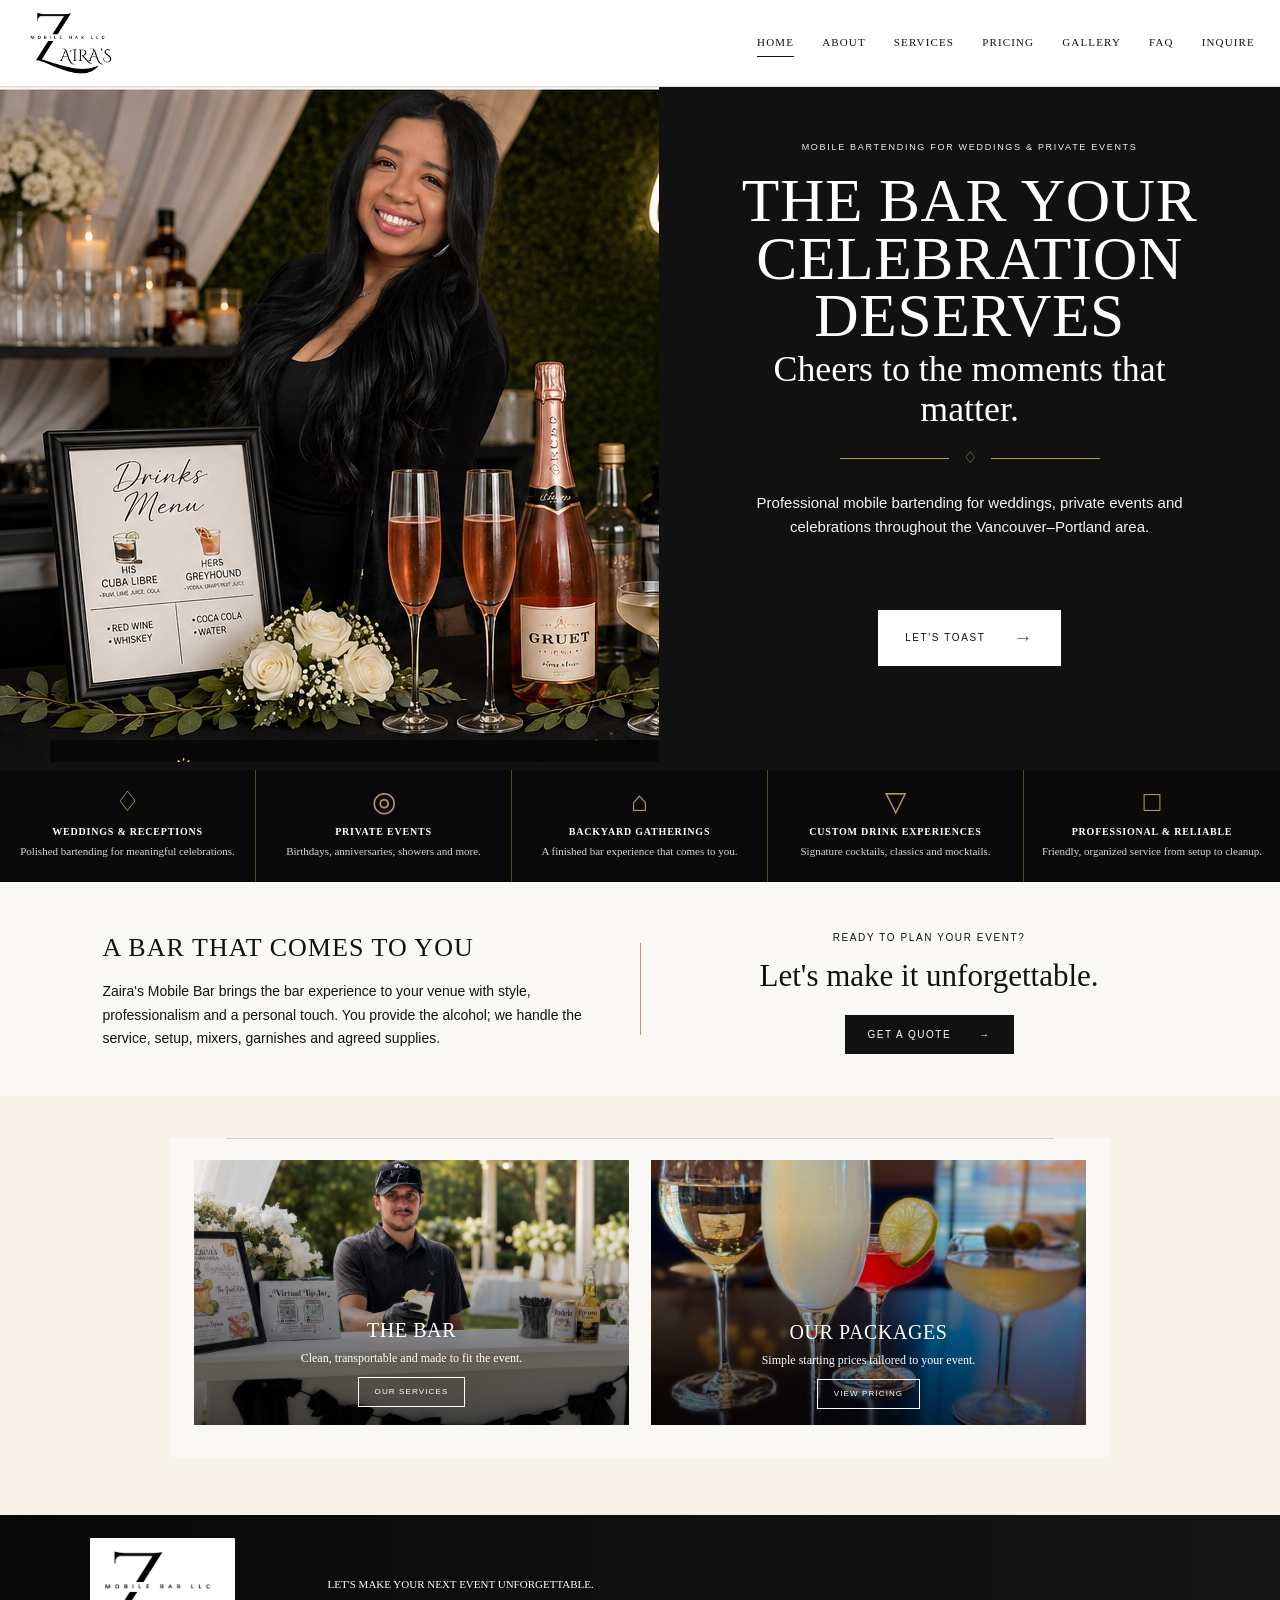
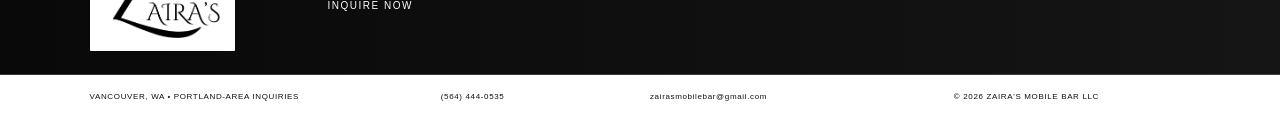
==== commit 671dfc6d: "Add files via upload" ====
--- a/index.html
+++ b/index.html
@@ -319,7 +319,7 @@
       <div class="contact-copy">
         <div class="small-heading light">INQUIRE</div>
         <h1>Let’s make your next<br><em>event unforgettable.</em></h1>
-        <p><a href="tel:+15644440535">(564) 444-0535</a><br><a href="mailto:zailizet@icloud.com">zailizet@icloud.com</a></p>
+        <p><a href="tel:+15644440535">(564) 444-0535</a><br><a href="mailto:zairasmobilebar@gmail.com">zairasmobilebar@gmail.com</a></p>
         <p class="contact-small">Vancouver, Washington • Portland-area inquiries<br>English + Español</p>
       </div>
     </section>
@@ -372,7 +372,7 @@
   <div class="footer-bottom">
     <span>VANCOUVER, WA • PORTLAND-AREA INQUIRIES</span>
     <a href="tel:+15644440535">(564) 444-0535</a>
-    <a href="mailto:zailizet@icloud.com">zailizet@icloud.com</a>
+    <a href="mailto:zairasmobilebar@gmail.com">zairasmobilebar@gmail.com</a>
     <span>© <span id="year"></span> ZAIRA'S MOBILE BAR LLC</span>
   </div>
 </footer>
